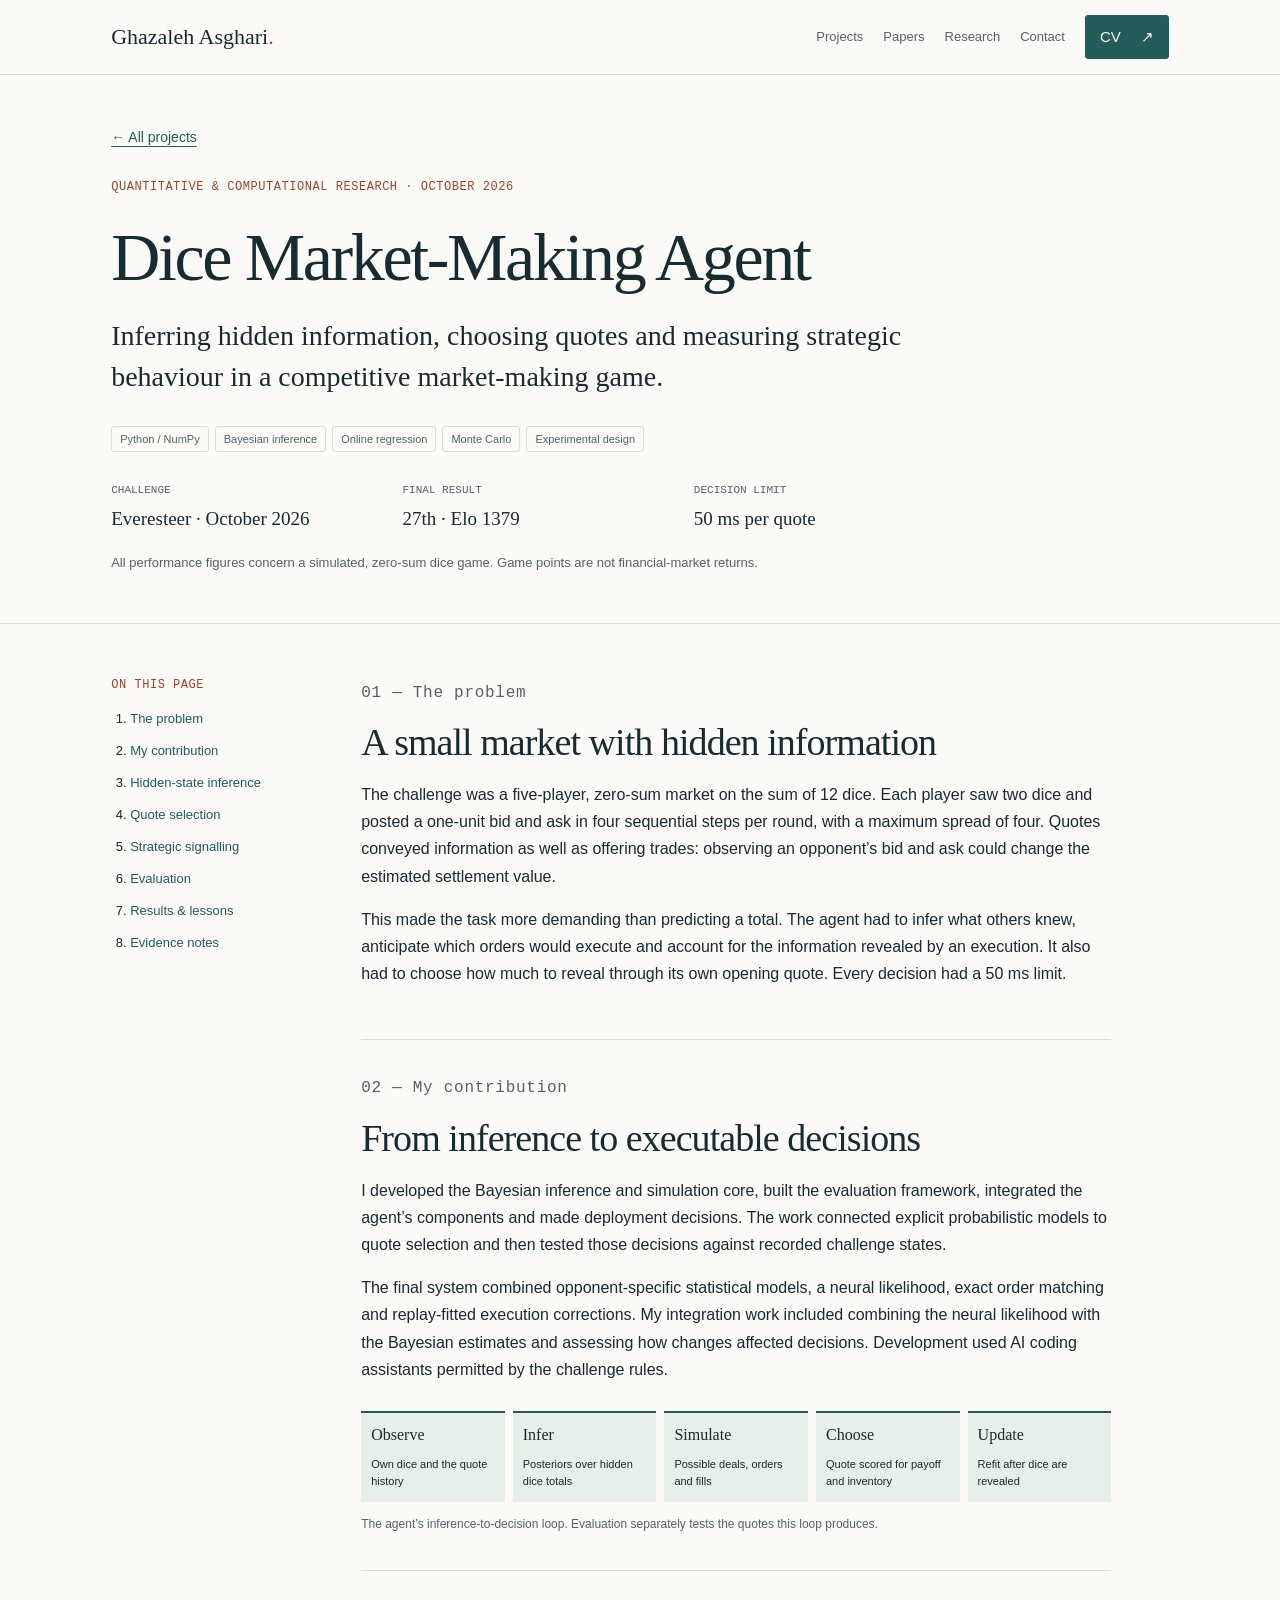
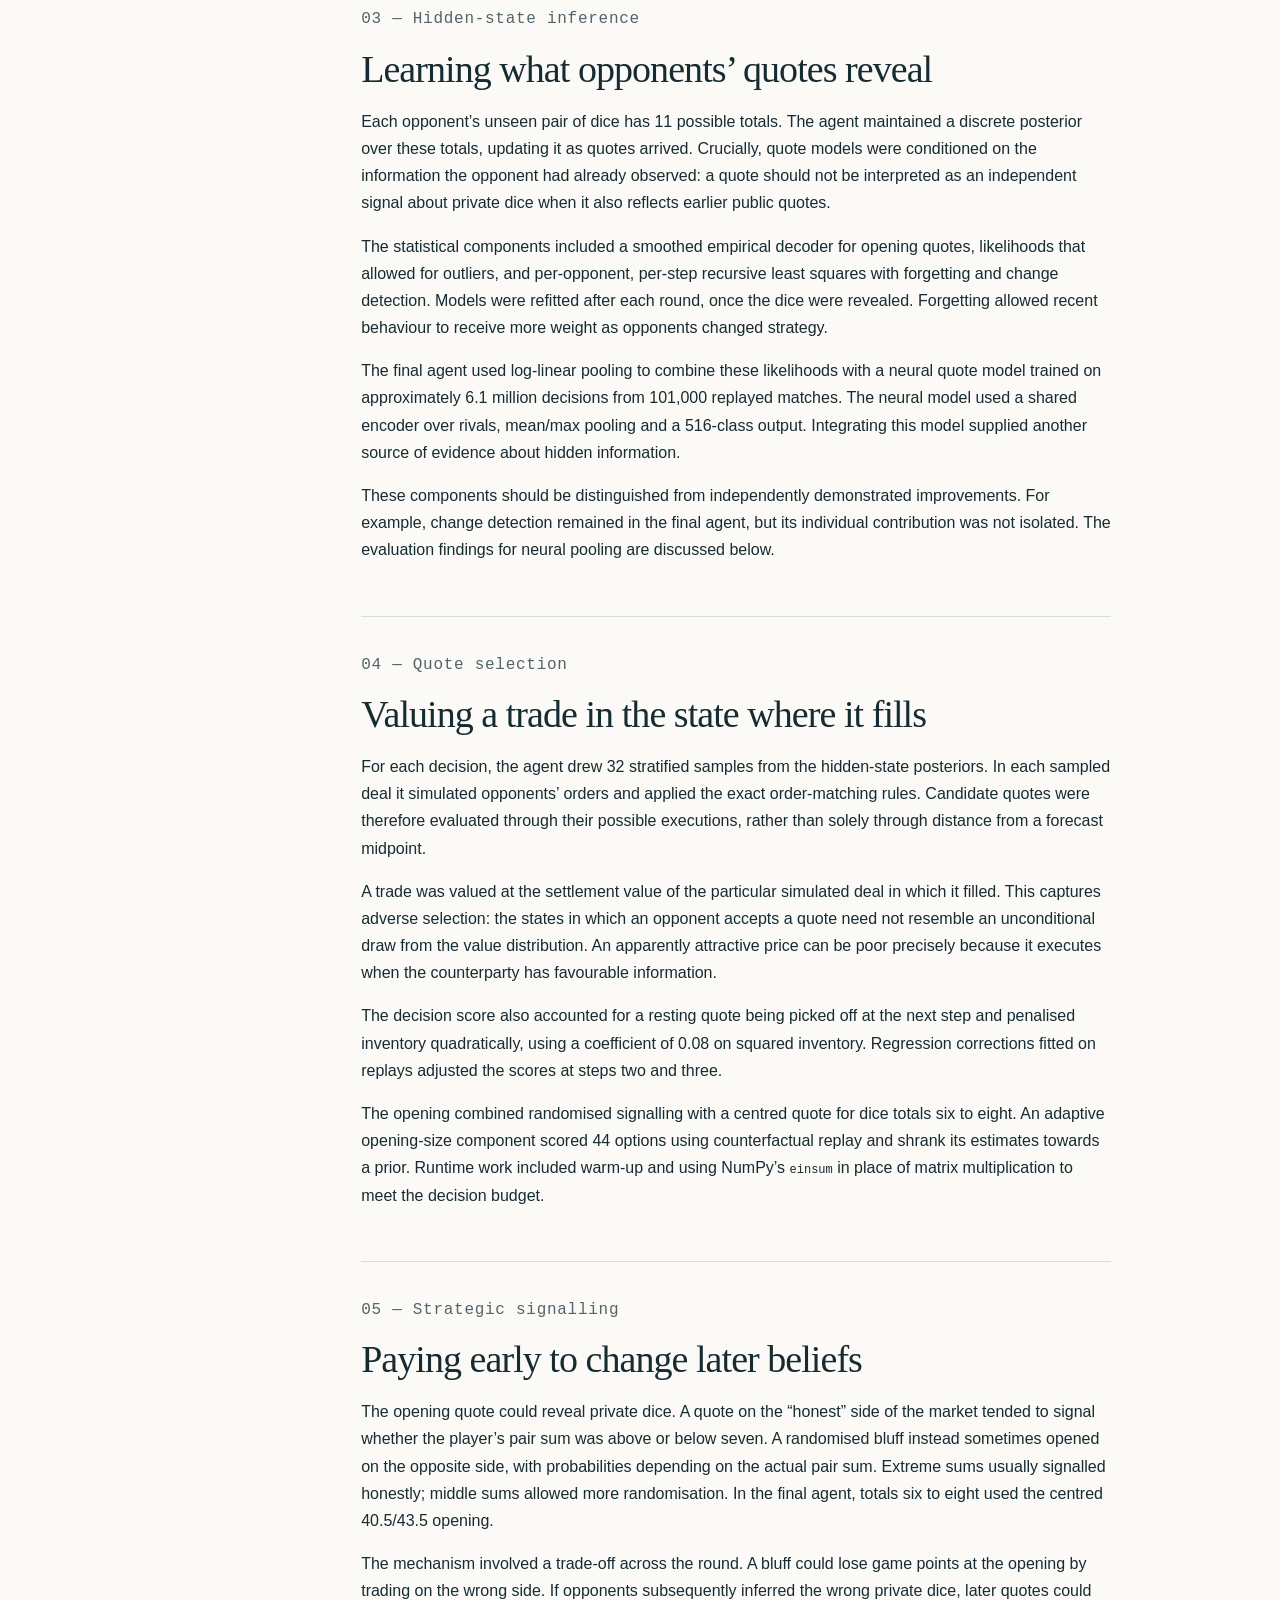
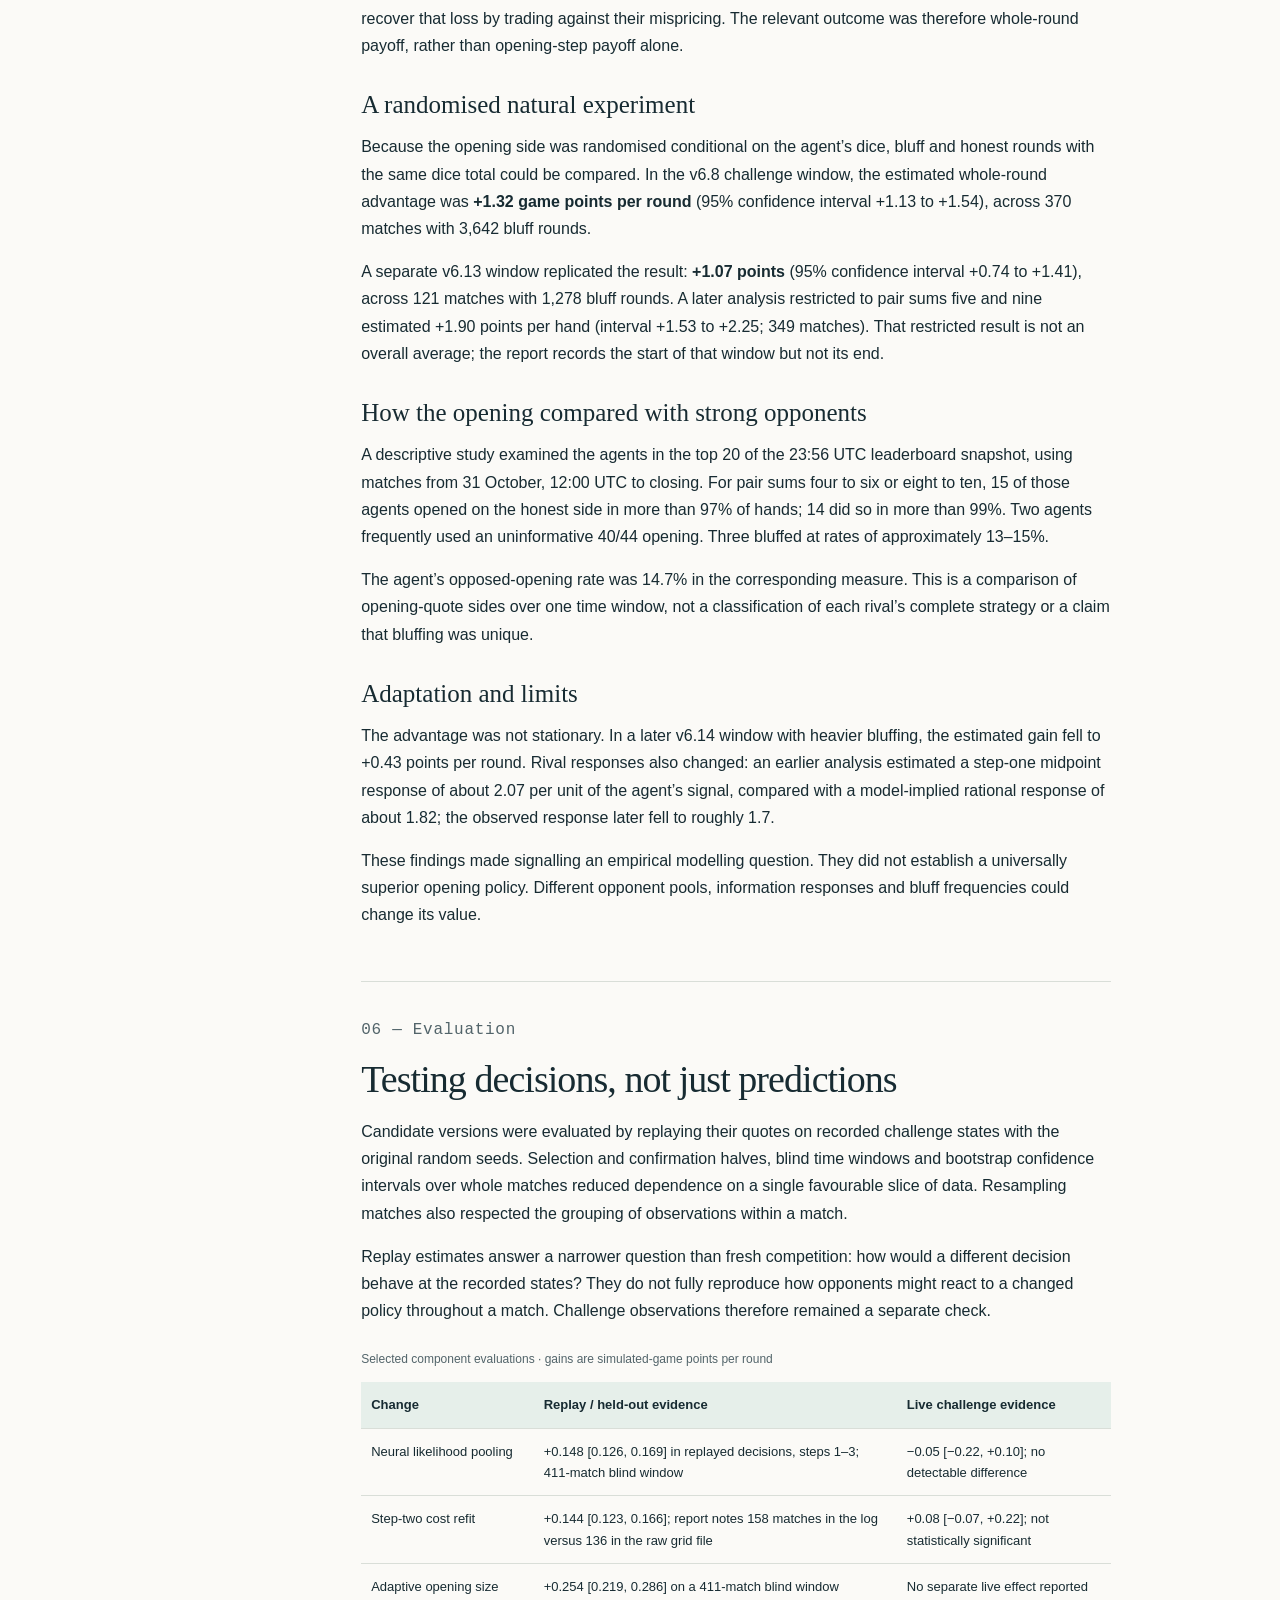
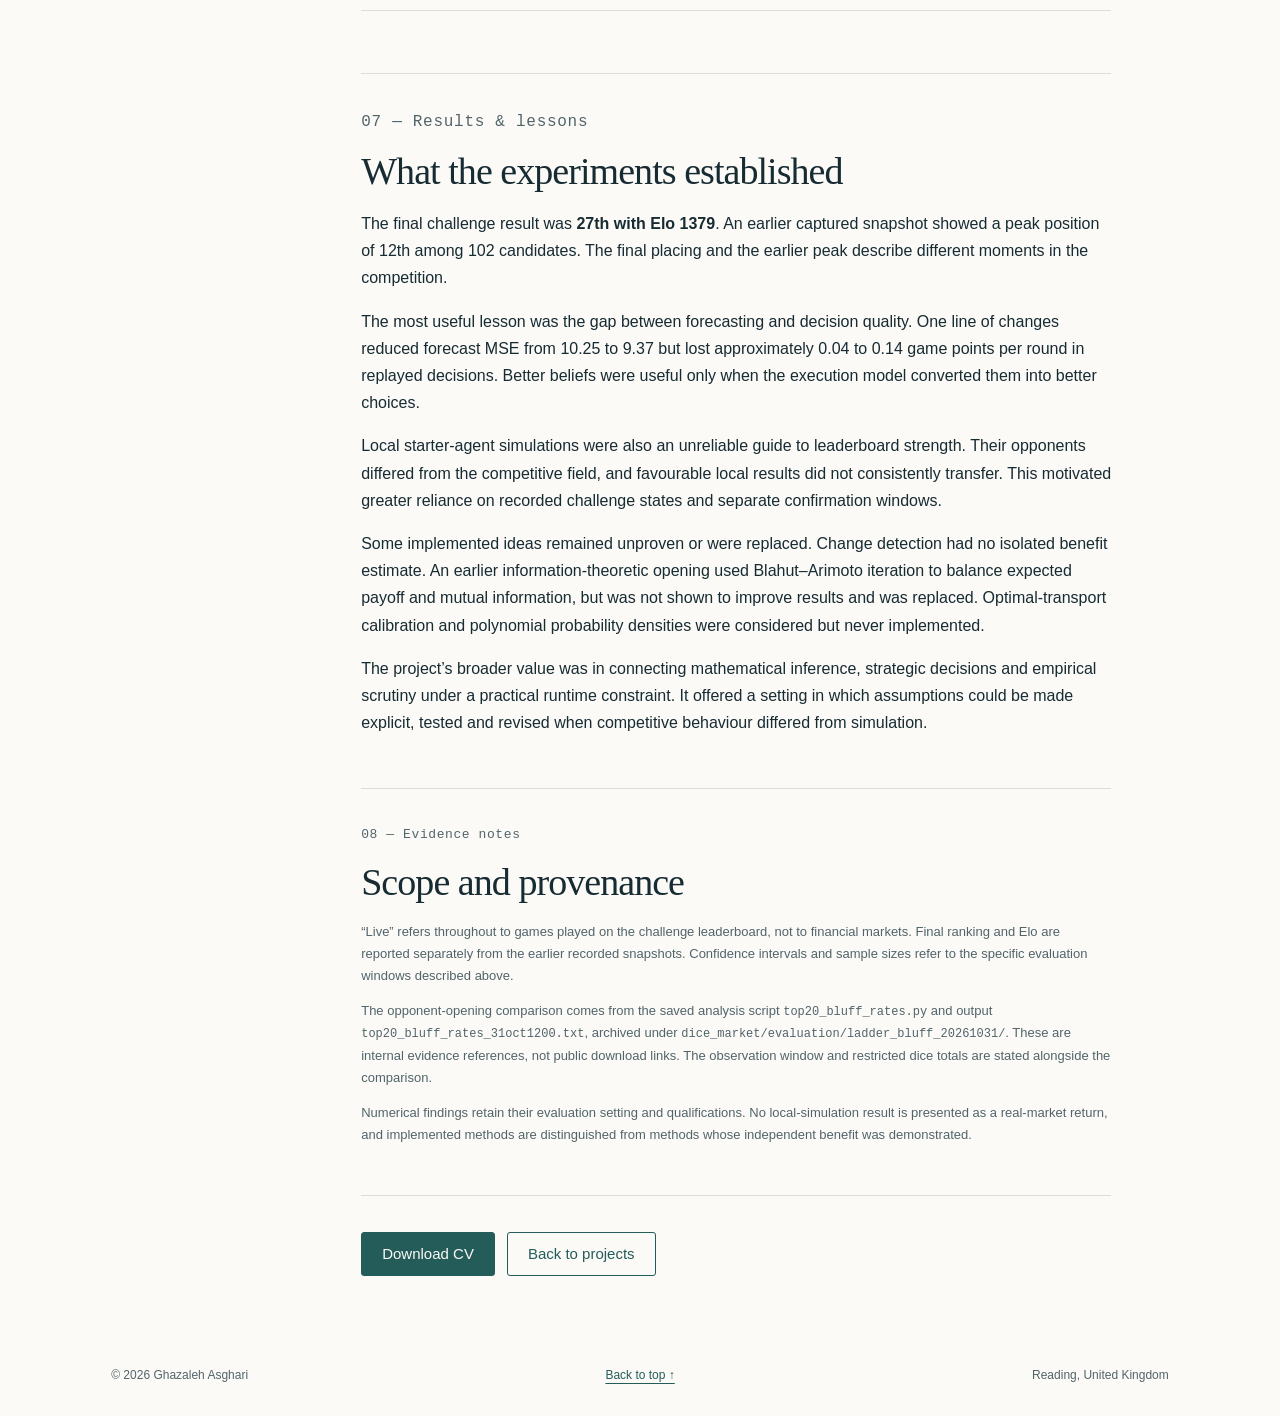
==== dice-market-making.html @ 9a622c9d "Add quantitative project write-up and updated industry CV" ====
<!doctype html>
<html lang="en">
<head>
  <meta charset="utf-8">
  <meta name="viewport" content="width=device-width, initial-scale=1">
  <meta name="color-scheme" content="light dark">
  <title>Dice Market-Making Agent | Ghazaleh Asghari</title>
  <meta name="description" content="A technical account of Bayesian inference, Monte Carlo quote selection, strategic signalling and empirical evaluation in a competitive dice market-making challenge.">
  <meta property="og:title" content="Dice Market-Making Agent | Ghazaleh Asghari">
  <meta property="og:description" content="Hidden-state inference, inventory-aware decisions and experimental evaluation under a 50 ms decision limit.">
  <meta property="og:type" content="article">
  <meta name="theme-color" content="#fbfaf7">
  <link rel="icon" href="assets/favicon.svg" type="image/svg+xml">
  <link rel="stylesheet" href="assets/style.css">
</head>
<body>
<a class="skip-link" href="#main">Skip to content</a>
<header class="site-header"><div class="wrap">
  <a class="brand" href="index.html">Ghazaleh Asghari<span class="brand-dot" aria-hidden="true">.</span></a>
  <nav class="nav" aria-label="Main navigation">
    <a href="index.html#projects">Projects</a><a href="index.html#publications">Papers</a><a href="index.html#research">Research</a><a href="index.html#contact">Contact</a>
    <a class="btn" href="cv/Ghazaleh-Asghari-CV-Quantitative.pdf">CV <span aria-hidden="true">↗</span></a>
  </nav>
</div></header>
<main id="main" class="project-page">
  <section class="project-hero"><div class="wrap">
    <a class="back-link" href="index.html#projects">← All projects</a>
    <p class="eyebrow">Quantitative &amp; computational research · October 2026</p>
    <h1>Dice Market-Making Agent</h1>
    <p class="project-deck">Inferring hidden information, choosing quotes and measuring strategic behaviour in a competitive market-making game.</p>
    <div class="tags"><span>Python / NumPy</span><span>Bayesian inference</span><span>Online regression</span><span>Monte Carlo</span><span>Experimental design</span></div>
    <dl class="project-facts"><div><dt>Challenge</dt><dd>Everesteer · October 2026</dd></div><div><dt>Final result</dt><dd>27th · Elo 1379</dd></div><div><dt>Decision limit</dt><dd>50 ms per quote</dd></div></dl>
    <p class="project-caveat">All performance figures concern a simulated, zero-sum dice game. Game points are not financial-market returns.</p>
  </div></section>
  <div class="wrap project-layout">
    <nav class="project-contents" aria-label="On this page"><p class="k">On this page</p><ol>
      <li><a href="#problem">The problem</a></li><li><a href="#contribution">My contribution</a></li><li><a href="#inference">Hidden-state inference</a></li><li><a href="#decisions">Quote selection</a></li><li><a href="#signalling">Strategic signalling</a></li><li><a href="#evaluation">Evaluation</a></li><li><a href="#results">Results &amp; lessons</a></li><li><a href="#provenance">Evidence notes</a></li>
    </ol></nav>
    <article class="project-prose">
      <section id="problem"><p class="num">01 — The problem</p><h2>A small market with hidden information</h2>
        <p>The challenge was a five-player, zero-sum market on the sum of 12 dice. Each player saw two dice and posted a one-unit bid and ask in four sequential steps per round, with a maximum spread of four. Quotes conveyed information as well as offering trades: observing an opponent’s bid and ask could change the estimated settlement value.</p>
        <p>This made the task more demanding than predicting a total. The agent had to infer what others knew, anticipate which orders would execute and account for the information revealed by an execution. It also had to choose how much to reveal through its own opening quote. Every decision had a 50 ms limit.</p>
      </section>
      <section id="contribution"><p class="num">02 — My contribution</p><h2>From inference to executable decisions</h2>
        <p>I developed the Bayesian inference and simulation core, built the evaluation framework, integrated the agent’s components and made deployment decisions. The work connected explicit probabilistic models to quote selection and then tested those decisions against recorded challenge states.</p>
        <p>The final system combined opponent-specific statistical models, a neural likelihood, exact order matching and replay-fitted execution corrections. My integration work included combining the neural likelihood with the Bayesian estimates and assessing how changes affected decisions. Development used AI coding assistants permitted by the challenge rules.</p>
        <figure class="decision-flow"><ol><li><strong>Observe</strong><span>Own dice and the quote history</span></li><li><strong>Infer</strong><span>Posteriors over hidden dice totals</span></li><li><strong>Simulate</strong><span>Possible deals, orders and fills</span></li><li><strong>Choose</strong><span>Quote scored for payoff and inventory</span></li><li><strong>Update</strong><span>Refit after dice are revealed</span></li></ol><figcaption>The agent’s inference-to-decision loop. Evaluation separately tests the quotes this loop produces.</figcaption></figure>
      </section>
      <section id="inference"><p class="num">03 — Hidden-state inference</p><h2>Learning what opponents’ quotes reveal</h2>
        <p>Each opponent’s unseen pair of dice has 11 possible totals. The agent maintained a discrete posterior over these totals, updating it as quotes arrived. Crucially, quote models were conditioned on the information the opponent had already observed: a quote should not be interpreted as an independent signal about private dice when it also reflects earlier public quotes.</p>
        <p>The statistical components included a smoothed empirical decoder for opening quotes, likelihoods that allowed for outliers, and per-opponent, per-step recursive least squares with forgetting and change detection. Models were refitted after each round, once the dice were revealed. Forgetting allowed recent behaviour to receive more weight as opponents changed strategy.</p>
        <p>The final agent used log-linear pooling to combine these likelihoods with a neural quote model trained on approximately 6.1 million decisions from 101,000 replayed matches. The neural model used a shared encoder over rivals, mean/max pooling and a 516-class output. Integrating this model supplied another source of evidence about hidden information.</p>
        <p>These components should be distinguished from independently demonstrated improvements. For example, change detection remained in the final agent, but its individual contribution was not isolated. The evaluation findings for neural pooling are discussed below.</p>
      </section>
      <section id="decisions"><p class="num">04 — Quote selection</p><h2>Valuing a trade in the state where it fills</h2>
        <p>For each decision, the agent drew 32 stratified samples from the hidden-state posteriors. In each sampled deal it simulated opponents’ orders and applied the exact order-matching rules. Candidate quotes were therefore evaluated through their possible executions, rather than solely through distance from a forecast midpoint.</p>
        <p>A trade was valued at the settlement value of the particular simulated deal in which it filled. This captures adverse selection: the states in which an opponent accepts a quote need not resemble an unconditional draw from the value distribution. An apparently attractive price can be poor precisely because it executes when the counterparty has favourable information.</p>
        <p>The decision score also accounted for a resting quote being picked off at the next step and penalised inventory quadratically, using a coefficient of 0.08 on squared inventory. Regression corrections fitted on replays adjusted the scores at steps two and three.</p>
        <p>The opening combined randomised signalling with a centred quote for dice totals six to eight. An adaptive opening-size component scored 44 options using counterfactual replay and shrank its estimates towards a prior. Runtime work included warm-up and using NumPy’s <code>einsum</code> in place of matrix multiplication to meet the decision budget.</p>
      </section>
      <section id="signalling"><p class="num">05 — Strategic signalling</p><h2>Paying early to change later beliefs</h2>
        <p>The opening quote could reveal private dice. A quote on the “honest” side of the market tended to signal whether the player’s pair sum was above or below seven. A randomised bluff instead sometimes opened on the opposite side, with probabilities depending on the actual pair sum. Extreme sums usually signalled honestly; middle sums allowed more randomisation. In the final agent, totals six to eight used the centred 40.5/43.5 opening.</p>
        <p>The mechanism involved a trade-off across the round. A bluff could lose game points at the opening by trading on the wrong side. If opponents subsequently inferred the wrong private dice, later quotes could recover that loss by trading against their mispricing. The relevant outcome was therefore whole-round payoff, rather than opening-step payoff alone.</p>
        <h3>A randomised natural experiment</h3>
        <p>Because the opening side was randomised conditional on the agent’s dice, bluff and honest rounds with the same dice total could be compared. In the v6.8 challenge window, the estimated whole-round advantage was <strong>+1.32 game points per round</strong> (95% confidence interval +1.13 to +1.54), across 370 matches with 3,642 bluff rounds.</p>
        <p>A separate v6.13 window replicated the result: <strong>+1.07 points</strong> (95% confidence interval +0.74 to +1.41), across 121 matches with 1,278 bluff rounds. A later analysis restricted to pair sums five and nine estimated +1.90 points per hand (interval +1.53 to +2.25; 349 matches). That restricted result is not an overall average; the report records the start of that window but not its end.</p>
        <h3>How the opening compared with strong opponents</h3>
        <p>A descriptive study examined the agents in the top 20 of the 23:56 UTC leaderboard snapshot, using matches from 31 October, 12:00 UTC to closing. For pair sums four to six or eight to ten, 15 of those agents opened on the honest side in more than 97% of hands; 14 did so in more than 99%. Two agents frequently used an uninformative 40/44 opening. Three bluffed at rates of approximately 13–15%.</p>
        <p>The agent’s opposed-opening rate was 14.7% in the corresponding measure. This is a comparison of opening-quote sides over one time window, not a classification of each rival’s complete strategy or a claim that bluffing was unique.</p>
        <h3>Adaptation and limits</h3>
        <p>The advantage was not stationary. In a later v6.14 window with heavier bluffing, the estimated gain fell to +0.43 points per round. Rival responses also changed: an earlier analysis estimated a step-one midpoint response of about 2.07 per unit of the agent’s signal, compared with a model-implied rational response of about 1.82; the observed response later fell to roughly 1.7.</p>
        <p>These findings made signalling an empirical modelling question. They did not establish a universally superior opening policy. Different opponent pools, information responses and bluff frequencies could change its value.</p>
      </section>
      <section id="evaluation"><p class="num">06 — Evaluation</p><h2>Testing decisions, not just predictions</h2>
        <p>Candidate versions were evaluated by replaying their quotes on recorded challenge states with the original random seeds. Selection and confirmation halves, blind time windows and bootstrap confidence intervals over whole matches reduced dependence on a single favourable slice of data. Resampling matches also respected the grouping of observations within a match.</p>
        <p>Replay estimates answer a narrower question than fresh competition: how would a different decision behave at the recorded states? They do not fully reproduce how opponents might react to a changed policy throughout a match. Challenge observations therefore remained a separate check.</p>
        <div class="table-scroll" role="region" aria-label="Replay and challenge evaluation results" tabindex="0"><table class="evidence-table"><caption>Selected component evaluations · gains are simulated-game points per round</caption><thead><tr><th scope="col">Change</th><th scope="col">Replay / held-out evidence</th><th scope="col">Live challenge evidence</th></tr></thead><tbody>
          <tr><th scope="row">Neural likelihood pooling</th><td>+0.148 [0.126, 0.169] in replayed decisions, steps 1–3; 411-match blind window</td><td>−0.05 [−0.22, +0.10]; no detectable difference</td></tr>
          <tr><th scope="row">Step-two cost refit</th><td>+0.144 [0.123, 0.166]; report notes 158 matches in the log versus 136 in the raw grid file</td><td>+0.08 [−0.07, +0.22]; not statistically significant</td></tr>
          <tr><th scope="row">Adaptive opening size</th><td>+0.254 [0.219, 0.286] on a 411-match blind window</td><td>No separate live effect reported</td></tr>
        </tbody></table></div>
      </section>
      <section id="results"><p class="num">07 — Results &amp; lessons</p><h2>What the experiments established</h2>
        <p>The final challenge result was <strong>27th with Elo 1379</strong>. An earlier captured snapshot showed a peak position of 12th among 102 candidates. The final placing and the earlier peak describe different moments in the competition.</p>
        <p>The most useful lesson was the gap between forecasting and decision quality. One line of changes reduced forecast MSE from 10.25 to 9.37 but lost approximately 0.04 to 0.14 game points per round in replayed decisions. Better beliefs were useful only when the execution model converted them into better choices.</p>
        <p>Local starter-agent simulations were also an unreliable guide to leaderboard strength. Their opponents differed from the competitive field, and favourable local results did not consistently transfer. This motivated greater reliance on recorded challenge states and separate confirmation windows.</p>
        <p>Some implemented ideas remained unproven or were replaced. Change detection had no isolated benefit estimate. An earlier information-theoretic opening used Blahut–Arimoto iteration to balance expected payoff and mutual information, but was not shown to improve results and was replaced. Optimal-transport calibration and polynomial probability densities were considered but never implemented.</p>
        <p>The project’s broader value was in connecting mathematical inference, strategic decisions and empirical scrutiny under a practical runtime constraint. It offered a setting in which assumptions could be made explicit, tested and revised when competitive behaviour differed from simulation.</p>
      </section>
      <section id="provenance" class="evidence-notes"><p class="num">08 — Evidence notes</p><h2>Scope and provenance</h2>
        <p>“Live” refers throughout to games played on the challenge leaderboard, not to financial markets. Final ranking and Elo are reported separately from the earlier recorded snapshots. Confidence intervals and sample sizes refer to the specific evaluation windows described above.</p>
        <p>The opponent-opening comparison comes from the saved analysis script <code>top20_bluff_rates.py</code> and output <code>top20_bluff_rates_31oct1200.txt</code>, archived under <code>dice_market/evaluation/ladder_bluff_20261031/</code>. These are internal evidence references, not public download links. The observation window and restricted dice totals are stated alongside the comparison.</p>
        <p>Numerical findings retain their evaluation setting and qualifications. No local-simulation result is presented as a real-market return, and implemented methods are distinguished from methods whose independent benefit was demonstrated.</p>
      </section>
      <div class="actions project-bottom"><a class="btn" href="cv/Ghazaleh-Asghari-CV-Quantitative.pdf">Download CV</a><a class="btn ghost" href="index.html#projects">Back to projects</a></div>
    </article>
  </div>
</main>
<footer><div class="wrap"><span>© 2026 Ghazaleh Asghari</span><a href="#main">Back to top ↑</a><span>Reading, United Kingdom</span></div></footer>
</body>
</html>
---- assets/style.css ----
/* Ghazaleh Asghari: an editorial research portfolio, with no external dependencies. */
:root {
  color-scheme:light dark;
  --paper:#fbfaf7;
  --paper-2:#f1efe8;
  --ink:#172b32;
  --muted:#52646a;
  --rule:#d9ded8;
  --accent:#245c59;
  --accent-soft:#e6efea;
  --warm:#9f4528;
  --serif:Georgia,"Times New Roman",serif;
  --sans:"Segoe UI",Arial,sans-serif;
  --mono:Consolas,monospace;
  --max:1160px;
  --gutter:clamp(20px,4vw,52px);
}

@media(prefers-color-scheme:dark) {
  :root {
    --paper:#131d22;
    --paper-2:#19272c;
    --ink:#e9eee9;
    --muted:#b1bdbb;
    --rule:#35484b;
    --accent:#a2d8c8;
    --accent-soft:#233c39;
    --warm:#f4ae88;
  }
}

* {
  box-sizing:border-box;
}

html {
  scroll-behavior:smooth;
  scroll-padding-top:110px;
}

body {
  margin:0;
  background:var(--paper);
  color:var(--ink);
  font:17px/1.7 var(--sans);
  -webkit-font-smoothing:antialiased;
}

a {
  color:var(--accent);
  text-underline-offset:4px;
  text-decoration-thickness:1px;
}

a:hover {
  text-decoration-thickness:2px;
}

a:focus-visible,summary:focus-visible {
  outline:3px solid var(--warm);
  outline-offset:5px;
}

p {
  margin:0 0 1em;
}

.wrap {
  max-width:var(--max);
  margin:auto;
  padding:0 var(--gutter);
}

h1,h2,h3 {
  font-family:var(--serif);
  font-weight:400;
}

h2 {
  font-size:clamp(30px,3.5vw,43px);
  line-height:1.18;
  letter-spacing:-.025em;
  margin:0 0 16px;
}

h3 {
  font-size:24px;
  line-height:1.3;
  margin:0 0 12px;
}

.sr-only {
  position:absolute;
  width:1px;
  height:1px;
  padding:0;
  margin:-1px;
  overflow:hidden;
  clip-path:inset(50%);
  white-space:nowrap;
}

.skip-link {
  position:absolute;
  left:16px;
  top:-100px;
  z-index:100;
  background:var(--paper);
  padding:12px;
}

.skip-link:focus {
  top:12px;
}

.brand-dot {
  color:var(--warm);
}

.site-header {
  position:sticky;
  top:0;
  z-index:10;
  background:var(--paper);
  border-bottom:1px solid var(--rule);
}

.site-header .wrap {
  display:flex;
  align-items:center;
  justify-content:space-between;
  min-height:74px;
  gap:20px;
}

.brand {
  font:22px var(--serif);
  color:var(--ink);
  text-decoration:none;
  white-space:nowrap;
}

.nav {
  display:flex;
  align-items:center;
  gap:20px;
  font-size:13px;
}

.nav a {
  padding:10px 0;
  text-decoration:none;
  color:var(--muted);
}

.nav a:hover {
  color:var(--accent);
}

.nav .btn {
  padding:8px 14px;
  color:var(--paper);
}

.btn {
  display:inline-flex;
  align-items:center;
  justify-content:center;
  gap:20px;
  min-height:44px;
  background:var(--accent);
  color:var(--paper);
  border:1px solid var(--accent);
  border-radius:3px;
  padding:10px 20px;
  font:500 15px/1.5 var(--sans);
  text-decoration:none;
}

.btn:hover {
  filter:brightness(1.1);
}

.btn.ghost {
  background:transparent;
  color:var(--accent);
}

.actions {
  display:flex;
  flex-wrap:wrap;
  gap:12px;
}

.hero {
  border-bottom:1px solid var(--rule);
}

.hero .wrap {
  display:grid;
  grid-template-columns:1.1fr 1fr;
  gap:44px;
  align-items:center;
  padding-top:72px;
  padding-bottom:70px;
}

.eyebrow,.k,.num,.figure-label {
  font:12px/1.6 var(--mono);
  letter-spacing:.045em;
}

.eyebrow,.k {
  color:var(--warm);
  text-transform:uppercase;
}

.eyebrow {
  margin-bottom:24px;
}

.hero h1 {
  font-size:clamp(57px,6.6vw,84px);
  line-height:.99;
  letter-spacing:-.045em;
  margin:0 0 24px;
}

.hero-subtitle {
  font:clamp(23px,2.4vw,30px)/1.35 var(--serif);
  margin-bottom:22px;
}

.hero-subtitle em {
  color:var(--accent);
}

.lead {
  font-size:17px;
  max-width:33em;
  margin-bottom:28px;
}

.hero-note {
  font-size:12px;
  color:var(--muted);
  margin:18px 0 0;
}

.hero-figure {
  min-width:0;
  width:100%;
  margin:0;
  padding:22px 0 18px;
  border-top:1px solid var(--rule);
  border-bottom:1px solid var(--rule);
}

.figure-label {
  display:flex;
  justify-content:space-between;
  gap:16px;
  color:var(--muted);
}

.hero-figure canvas {
  display:block;
  width:100%;
  height:310px;
  margin:12px 0 10px;
}

.hero-figure figcaption {
  max-width:34em;
  color:var(--muted);
  font:12px/1.7 var(--mono);
}

.facts {
  background:var(--paper-2);
  border-bottom:1px solid var(--rule);
}

.facts ul {
  max-width:var(--max);
  list-style:none;
  margin:0 auto;
  padding:27px var(--gutter);
  display:grid;
  grid-template-columns:repeat(4,1fr);
  gap:20px;
}

.facts li {
  font-size:13px;
  color:var(--muted);
}

.facts strong {
  display:block;
  font:19px/1.4 var(--serif);
  margin-bottom:6px;
  color:var(--ink);
}

.block {
  padding:80px 0;
  border-bottom:1px solid var(--rule);
}

.section-head {
  display:grid;
  grid-template-columns:230px 1fr;
  gap:38px;
  margin-bottom:36px;
}

.num {
  margin:5px 0 0;
  color:var(--muted);
}

.section-head p:not(.num) {
  color:var(--muted);
  max-width:39em;
  margin:0;
}

.skills {
  display:grid;
  grid-template-columns:repeat(3,1fr);
  gap:30px;
}

.skills article {
  border-top:2px solid var(--accent);
  padding-top:20px;
}

.skills h3 {
  font-size:25px;
}

.skills p:not(.k) {
  font-size:15px;
}

.skills .k {
  margin-bottom:10px;
}

.tags {
  display:flex;
  gap:6px;
  flex-wrap:wrap;
  margin-top:18px;
}

.tags span {
  font-size:11px;
  border:1px solid var(--rule);
  padding:3px 8px;
  border-radius:3px;
  color:var(--muted);
}

.section-note {
  font-size:14px;
  color:var(--muted);
  margin:30px 0 0;
  max-width:60em;
}

.pubs {
  list-style:none;
  margin:0;
  padding:0;
}

.pubs li {
  display:grid;
  grid-template-columns:130px 1fr;
  gap:24px;
  padding:28px 0;
  border-top:1px solid var(--rule);
}

.pubs li:last-child {
  border-bottom:1px solid var(--rule);
}

.yr {
  font:20px var(--serif);
  padding-top:3px;
}

.paper-status {
  display:block;
  font:10px var(--mono);
  text-transform:uppercase;
  letter-spacing:.05em;
  color:var(--warm);
  margin-top:10px;
}

.pubs h3 {
  font-size:25px;
  margin-bottom:10px;
  max-width:33em;
}

.pubs p {
  margin:0;
}

.pubs .a {
  font-size:14px;
  color:var(--muted);
}

.pubs .v {
  font-size:14px;
  margin-top:3px;
}

.pubs .d {
  font-size:15px;
  margin-top:12px;
  max-width:54em;
}

.links {
  display:flex;
  flex-wrap:wrap;
  gap:16px;
  font:12px/1.7 var(--mono);
  margin-top:14px;
  color:var(--muted);
}

.research-intro {
  max-width:49em;
  margin-bottom:30px;
}

.research-detail {
  border-bottom:1px solid var(--rule);
  margin-top:16px;
}

.research-detail summary {
  cursor:pointer;
  padding:16px 0;
  font-family:var(--serif);
  font-size:21px;
  color:var(--accent);
}

.research-detail[open] summary {
  margin-bottom:10px;
}

.detail-body {
  max-width:49em;
  padding-bottom:12px;
  font-size:16px;
}

.formula {
  padding:20px 14px;
  background:var(--accent-soft);
  margin:20px 0;
  overflow-x:auto;
}

.formula math {
  font-size:1.1em;
  min-width:max-content;
  margin:auto;
}

.two {
  display:grid;
  grid-template-columns:1fr 1fr;
  gap:70px;
}

.two>* {
  min-width:0;
}

.prose {
  font-size:16px;
}

.prose h3:not(:first-child) {
  margin-top:28px;
}

.timeline {
  list-style:none;
  margin:0;
  padding:0 0 0 24px;
  border-left:1px solid var(--rule);
}

.timeline li {
  position:relative;
  padding-bottom:22px;
}

.timeline li::before {
  content:"";
  position:absolute;
  width:7px;
  height:7px;
  left:-28px;
  top:8px;
  border-radius:100%;
  background:var(--accent);
}

.timeline p {
  margin:0;
  font-size:14px;
  color:var(--muted);
}

.timeline h3 {
  font-size:21px;
  margin:4px 0;
}

.when {
  font:12px/1.7 var(--mono);
  color:var(--muted);
}

.plain {
  list-style:none;
  margin:0;
  padding:0;
}

.plain li {
  padding:12px 0;
  border-top:1px solid var(--rule);
  font-size:15px;
}

.plain .when {
  float:right;
  margin-left:12px;
}

.plain small {
  display:block;
  color:var(--muted);
  font-size:13px;
}

.contact {
  background:var(--paper-2);
}

.contact .num {
  margin-bottom:24px;
}

.contact h2 {
  max-width:17em;
  font-size:clamp(32px,4vw,50px);
}

.contact p:not(.num) {
  color:var(--muted);
  max-width:40em;
}

.mail {
  display:inline-block;
  max-width:100%;
  overflow-wrap:anywhere;
  font:clamp(19px,2.8vw,29px) var(--serif);
  margin:10px 0 30px;
}

footer {
  padding:24px 0 30px;
  color:var(--muted);
  font-size:12px;
}

footer .wrap {
  display:flex;
  gap:20px;
  justify-content:space-between;
  flex-wrap:wrap;
}

@media(max-width:1000px) {
  .nav {
    gap:13px;
  }
  .nav a:first-child {
    display:none;
  }
  .hero .wrap {
    gap:28px;
  }
  .section-head {
    grid-template-columns:190px 1fr;
  }
}

@media(max-width:760px) {
  html {
    scroll-padding-top:130px;
  }
  .site-header .wrap {
    flex-wrap:wrap;
    gap:0;
    padding-top:14px;
    padding-bottom:10px;
  }
  .brand {
    width:100%;
    margin-bottom:8px;
  }
  .nav {
    width:100%;
    gap:20px;
    overflow-x:auto;
  }
  .nav a {
    flex-shrink:0;
  }
  .nav a:first-child {
    display:block;
  }
  .nav .btn {
    margin-left:auto;
  }
  .hero .wrap {
    grid-template-columns:1fr;
    padding-top:42px;
    padding-bottom:40px;
    gap:38px;
  }
  .hero h1 {
    font-size:70px;
  }
  .hero-figure canvas {
    height:230px;
  }
  .hero-figure {
    max-width:540px;
  }
  .facts ul {
    grid-template-columns:1fr 1fr;
    gap:24px;
  }
  .block {
    padding:50px 0;
  }
  .section-head {
    grid-template-columns:1fr;
    gap:12px;
  }
  .skills {
    grid-template-columns:1fr;
    gap:25px;
  }
  .two {
    grid-template-columns:1fr;
    gap:30px;
  }
  .pubs li {
    grid-template-columns:65px 1fr;
    gap:16px;
  }
  .pubs h3 {
    font-size:22px;
  }
  .paper-status {
    font-size:9px;
  }
  .formula math {
    font-size:.95em;
  }
}

@media(max-width:380px) {
  .hero h1 {
    font-size:60px;
  }
  .facts strong {
    font-size:17px;
  }
  .pubs li {
    grid-template-columns:1fr;
    gap:12px;
  }
  .yr {
    display:flex;
    align-items:center;
    gap:12px;
  }
  .paper-status {
    margin:0;
  }
}

@media(prefers-reduced-motion:reduce) {
  html {
    scroll-behavior:auto;
  }
  *,*::before,*::after {
    animation:none!important;
    transition:none!important;
  }
}

@media print {
  .site-header,.skip-link,.hero-figure,.actions,footer {
    display:none;
  }
  body {
    font-size:11pt;
    background:white;
    color:black;
  }
  .hero .wrap,.section-head,.two {
    display:block;
  }
  .hero h1 {
    font-size:36pt;
  }
  .block,.hero .wrap {
    padding:20px 0;
  }
  details:not([open]) {
    display:none;
  }
  .facts ul {
    grid-template-columns:repeat(2,1fr);
  }
  .pubs li,.skills article {
    break-inside:avoid;
  }
}

.nav {
  min-width:0;
}

.hero .wrap>* {
  min-width:0;
}

/* Project additions reuse the portfolio's type, colour and spacing system. */
.project-card { max-width:850px; border-top:2px solid var(--accent); padding-top:24px; }
.project-card h3 { font-size:30px; }
.project-card h3 a { color:var(--ink); text-decoration:none; }
.project-card p { max-width:49em; }
.project-result { margin-top:24px; font-size:14px; color:var(--muted); }
.project-hero { padding:48px 0; border-bottom:1px solid var(--rule); }
.back-link { display:inline-block; margin-bottom:28px; font-size:14px; }
.project-hero h1 { font-size:clamp(40px,6vw,68px); line-height:1.08; letter-spacing:-.035em; margin:0 0 22px; max-width:15em; }
.project-deck { font:clamp(21px,2.7vw,28px)/1.45 var(--serif); max-width:30em; }
.project-facts { display:grid; grid-template-columns:repeat(3,1fr); gap:24px; margin:30px 0 20px; max-width:850px; }
.project-facts dt { font:11px/1.6 var(--mono); text-transform:uppercase; color:var(--muted); }
.project-facts dd { margin:6px 0 0; font:19px/1.4 var(--serif); }
.project-caveat { font-size:13px; color:var(--muted); max-width:65em; margin-bottom:0; }
.project-layout { display:grid; grid-template-columns:195px minmax(0,1fr); gap:55px; align-items:start; padding-top:52px; padding-bottom:65px; }
.project-contents { position:sticky; top:110px; font-size:13px; }
.project-contents ol { padding-left:19px; }
.project-contents li { margin-bottom:10px; }
.project-contents a { text-decoration:none; }
.project-prose { max-width:750px; min-width:0; }
.project-prose section { padding-bottom:36px; margin-bottom:36px; border-bottom:1px solid var(--rule); scroll-margin-top:110px; }
.project-prose .num { margin-bottom:14px; }
.project-prose h2 { font-size:clamp(28px,3.4vw,38px); }
.project-prose h3 { margin-top:30px; font-size:25px; }
.project-prose p { font-size:16px; }
.project-prose code { font:12px/1.6 var(--mono); overflow-wrap:anywhere; }
.decision-flow { margin:28px 0 0; }
.decision-flow ol { list-style:none; padding:0; margin:0; display:grid; grid-template-columns:repeat(5,minmax(0,1fr)); gap:8px; }
.decision-flow li { border-top:2px solid var(--accent); background:var(--accent-soft); padding:12px 10px; }
.decision-flow strong { display:block; font:16px/1.3 var(--serif); }
.decision-flow span { display:block; font-size:11px; line-height:1.55; margin-top:10px; }
.decision-flow figcaption { font-size:12px; color:var(--muted); margin-top:12px; }
.table-scroll { overflow-x:auto; margin:26px 0; }
.table-scroll:focus-visible { outline:2px solid var(--accent); outline-offset:3px; }
.evidence-table { width:100%; min-width:530px; border-collapse:collapse; font-size:13px; line-height:1.65; }
.evidence-table caption { text-align:left; font-size:12px; color:var(--muted); padding-bottom:12px; }
.evidence-table th,.evidence-table td { text-align:left; vertical-align:top; border-bottom:1px solid var(--rule); padding:12px 10px; }
.evidence-table thead { background:var(--accent-soft); }
.evidence-table tbody th { font-weight:500; width:23%; }
.project-prose .evidence-notes p { color:var(--muted); font-size:13px; }
.project-bottom { margin-top:24px; }
@media(max-width:1100px) and (min-width:761px) {
  .site-header .wrap { gap:12px; }
  .nav { gap:11px; font-size:12px; }
  .brand { font-size:20px; }
}
@media(max-width:850px) {
  .project-layout { grid-template-columns:1fr; gap:25px; }
  .project-contents { position:static; border-bottom:1px solid var(--rule); padding-bottom:18px; }
  .project-contents ol { display:flex; flex-wrap:wrap; gap:8px 24px; list-style:none; padding:0; margin:0; }
  .project-contents li { margin:0; }
}
@media(max-width:600px) {
  .project-hero { padding:30px 0; }
  .project-facts { grid-template-columns:1fr; gap:15px; }
  .project-facts dd { margin-top:2px; }
  .decision-flow ol { grid-template-columns:1fr; }
  .decision-flow li { display:grid; grid-template-columns:80px 1fr; gap:15px; }
  .decision-flow span { margin:0; font-size:13px; }
  .project-prose section { scroll-margin-top:145px; }
}
@media print {
  .project-contents,.back-link,.project-bottom { display:none; }
  .project-layout { display:block; padding-top:20px; }
  .project-prose { max-width:none; }
  .project-prose section { margin-bottom:20px; padding-bottom:20px; }
  .project-hero { padding:20px 0; }
  .project-hero h1 { font-size:32pt; }
}
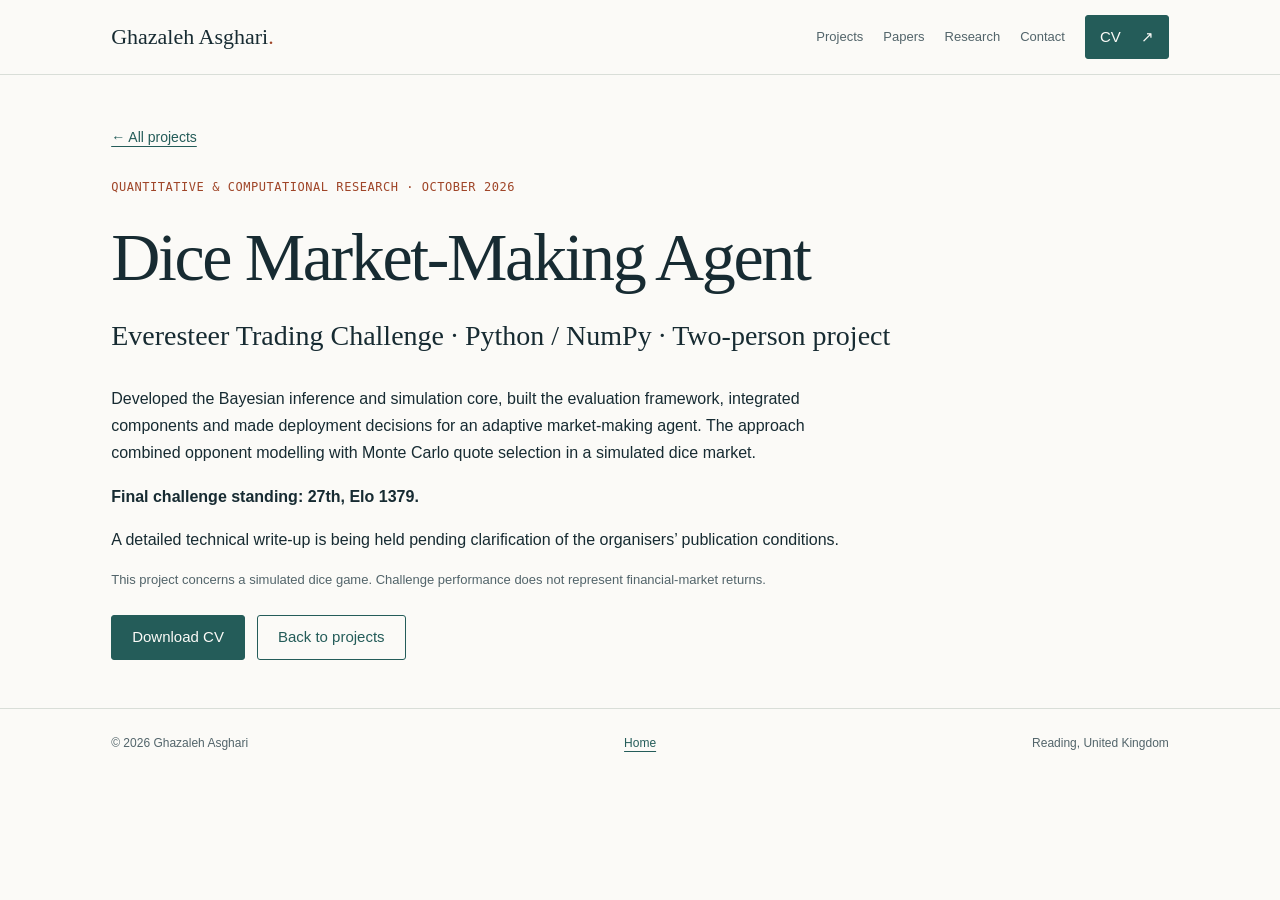
==== commit 6412aabe: "Replace detailed project article with interim overview" ====
--- a/dice-market-making.html
+++ b/dice-market-making.html
@@ -5,10 +5,10 @@
   <meta name="viewport" content="width=device-width, initial-scale=1">
   <meta name="color-scheme" content="light dark">
   <title>Dice Market-Making Agent | Ghazaleh Asghari</title>
-  <meta name="description" content="A technical account of Bayesian inference, Monte Carlo quote selection, strategic signalling and empirical evaluation in a competitive dice market-making challenge.">
+  <meta name="description" content="A brief overview of a two-person market-making project, my contribution and final challenge standing.">
   <meta property="og:title" content="Dice Market-Making Agent | Ghazaleh Asghari">
-  <meta property="og:description" content="Hidden-state inference, inventory-aware decisions and experimental evaluation under a 50 ms decision limit.">
-  <meta property="og:type" content="article">
+  <meta property="og:description" content="An adaptive Bayesian market-making project with opponent modelling and Monte Carlo quote selection.">
+  <meta property="og:type" content="website">
   <meta name="theme-color" content="#fbfaf7">
   <link rel="icon" href="assets/favicon.svg" type="image/svg+xml">
   <link rel="stylesheet" href="assets/style.css">
@@ -27,75 +27,16 @@
     <a class="back-link" href="index.html#projects">← All projects</a>
     <p class="eyebrow">Quantitative &amp; computational research · October 2026</p>
     <h1>Dice Market-Making Agent</h1>
-    <p class="project-deck">Inferring hidden information, choosing quotes and measuring strategic behaviour in a competitive market-making game.</p>
-    <div class="tags"><span>Python / NumPy</span><span>Bayesian inference</span><span>Online regression</span><span>Monte Carlo</span><span>Experimental design</span></div>
-    <dl class="project-facts"><div><dt>Challenge</dt><dd>Everesteer · October 2026</dd></div><div><dt>Final result</dt><dd>27th · Elo 1379</dd></div><div><dt>Decision limit</dt><dd>50 ms per quote</dd></div></dl>
-    <p class="project-caveat">All performance figures concern a simulated, zero-sum dice game. Game points are not financial-market returns.</p>
+    <p class="project-deck">Everesteer Trading Challenge · Python / NumPy · Two-person project</p>
+    <div class="project-prose">
+      <p>Developed the Bayesian inference and simulation core, built the evaluation framework, integrated components and made deployment decisions for an adaptive market-making agent. The approach combined opponent modelling with Monte Carlo quote selection in a simulated dice market.</p>
+      <p><strong>Final challenge standing: 27th, Elo 1379.</strong></p>
+      <p>A detailed technical write-up is being held pending clarification of the organisers’ publication conditions.</p>
+    </div>
+    <p class="project-caveat">This project concerns a simulated dice game. Challenge performance does not represent financial-market returns.</p>
+    <div class="actions project-bottom"><a class="btn" href="cv/Ghazaleh-Asghari-CV-Quantitative.pdf">Download CV</a><a class="btn ghost" href="index.html#projects">Back to projects</a></div>
   </div></section>
-  <div class="wrap project-layout">
-    <nav class="project-contents" aria-label="On this page"><p class="k">On this page</p><ol>
-      <li><a href="#problem">The problem</a></li><li><a href="#contribution">My contribution</a></li><li><a href="#inference">Hidden-state inference</a></li><li><a href="#decisions">Quote selection</a></li><li><a href="#signalling">Strategic signalling</a></li><li><a href="#evaluation">Evaluation</a></li><li><a href="#results">Results &amp; lessons</a></li><li><a href="#provenance">Evidence notes</a></li>
-    </ol></nav>
-    <article class="project-prose">
-      <section id="problem"><p class="num">01 — The problem</p><h2>A small market with hidden information</h2>
-        <p>The challenge was a five-player, zero-sum market on the sum of 12 dice. Each player saw two dice and posted a one-unit bid and ask in four sequential steps per round, with a maximum spread of four. Quotes conveyed information as well as offering trades: observing an opponent’s bid and ask could change the estimated settlement value.</p>
-        <p>This made the task more demanding than predicting a total. The agent had to infer what others knew, anticipate which orders would execute and account for the information revealed by an execution. It also had to choose how much to reveal through its own opening quote. Every decision had a 50 ms limit.</p>
-      </section>
-      <section id="contribution"><p class="num">02 — My contribution</p><h2>From inference to executable decisions</h2>
-        <p>I developed the Bayesian inference and simulation core, built the evaluation framework, integrated the agent’s components and made deployment decisions. The work connected explicit probabilistic models to quote selection and then tested those decisions against recorded challenge states.</p>
-        <p>The final system combined opponent-specific statistical models, a neural likelihood, exact order matching and replay-fitted execution corrections. My integration work included combining the neural likelihood with the Bayesian estimates and assessing how changes affected decisions. Development used AI coding assistants permitted by the challenge rules.</p>
-        <figure class="decision-flow"><ol><li><strong>Observe</strong><span>Own dice and the quote history</span></li><li><strong>Infer</strong><span>Posteriors over hidden dice totals</span></li><li><strong>Simulate</strong><span>Possible deals, orders and fills</span></li><li><strong>Choose</strong><span>Quote scored for payoff and inventory</span></li><li><strong>Update</strong><span>Refit after dice are revealed</span></li></ol><figcaption>The agent’s inference-to-decision loop. Evaluation separately tests the quotes this loop produces.</figcaption></figure>
-      </section>
-      <section id="inference"><p class="num">03 — Hidden-state inference</p><h2>Learning what opponents’ quotes reveal</h2>
-        <p>Each opponent’s unseen pair of dice has 11 possible totals. The agent maintained a discrete posterior over these totals, updating it as quotes arrived. Crucially, quote models were conditioned on the information the opponent had already observed: a quote should not be interpreted as an independent signal about private dice when it also reflects earlier public quotes.</p>
-        <p>The statistical components included a smoothed empirical decoder for opening quotes, likelihoods that allowed for outliers, and per-opponent, per-step recursive least squares with forgetting and change detection. Models were refitted after each round, once the dice were revealed. Forgetting allowed recent behaviour to receive more weight as opponents changed strategy.</p>
-        <p>The final agent used log-linear pooling to combine these likelihoods with a neural quote model trained on approximately 6.1 million decisions from 101,000 replayed matches. The neural model used a shared encoder over rivals, mean/max pooling and a 516-class output. Integrating this model supplied another source of evidence about hidden information.</p>
-        <p>These components should be distinguished from independently demonstrated improvements. For example, change detection remained in the final agent, but its individual contribution was not isolated. The evaluation findings for neural pooling are discussed below.</p>
-      </section>
-      <section id="decisions"><p class="num">04 — Quote selection</p><h2>Valuing a trade in the state where it fills</h2>
-        <p>For each decision, the agent drew 32 stratified samples from the hidden-state posteriors. In each sampled deal it simulated opponents’ orders and applied the exact order-matching rules. Candidate quotes were therefore evaluated through their possible executions, rather than solely through distance from a forecast midpoint.</p>
-        <p>A trade was valued at the settlement value of the particular simulated deal in which it filled. This captures adverse selection: the states in which an opponent accepts a quote need not resemble an unconditional draw from the value distribution. An apparently attractive price can be poor precisely because it executes when the counterparty has favourable information.</p>
-        <p>The decision score also accounted for a resting quote being picked off at the next step and penalised inventory quadratically, using a coefficient of 0.08 on squared inventory. Regression corrections fitted on replays adjusted the scores at steps two and three.</p>
-        <p>The opening combined randomised signalling with a centred quote for dice totals six to eight. An adaptive opening-size component scored 44 options using counterfactual replay and shrank its estimates towards a prior. Runtime work included warm-up and using NumPy’s <code>einsum</code> in place of matrix multiplication to meet the decision budget.</p>
-      </section>
-      <section id="signalling"><p class="num">05 — Strategic signalling</p><h2>Paying early to change later beliefs</h2>
-        <p>The opening quote could reveal private dice. A quote on the “honest” side of the market tended to signal whether the player’s pair sum was above or below seven. A randomised bluff instead sometimes opened on the opposite side, with probabilities depending on the actual pair sum. Extreme sums usually signalled honestly; middle sums allowed more randomisation. In the final agent, totals six to eight used the centred 40.5/43.5 opening.</p>
-        <p>The mechanism involved a trade-off across the round. A bluff could lose game points at the opening by trading on the wrong side. If opponents subsequently inferred the wrong private dice, later quotes could recover that loss by trading against their mispricing. The relevant outcome was therefore whole-round payoff, rather than opening-step payoff alone.</p>
-        <h3>A randomised natural experiment</h3>
-        <p>Because the opening side was randomised conditional on the agent’s dice, bluff and honest rounds with the same dice total could be compared. In the v6.8 challenge window, the estimated whole-round advantage was <strong>+1.32 game points per round</strong> (95% confidence interval +1.13 to +1.54), across 370 matches with 3,642 bluff rounds.</p>
-        <p>A separate v6.13 window replicated the result: <strong>+1.07 points</strong> (95% confidence interval +0.74 to +1.41), across 121 matches with 1,278 bluff rounds. A later analysis restricted to pair sums five and nine estimated +1.90 points per hand (interval +1.53 to +2.25; 349 matches). That restricted result is not an overall average; the report records the start of that window but not its end.</p>
-        <h3>How the opening compared with strong opponents</h3>
-        <p>A descriptive study examined the agents in the top 20 of the 23:56 UTC leaderboard snapshot, using matches from 31 October, 12:00 UTC to closing. For pair sums four to six or eight to ten, 15 of those agents opened on the honest side in more than 97% of hands; 14 did so in more than 99%. Two agents frequently used an uninformative 40/44 opening. Three bluffed at rates of approximately 13–15%.</p>
-        <p>The agent’s opposed-opening rate was 14.7% in the corresponding measure. This is a comparison of opening-quote sides over one time window, not a classification of each rival’s complete strategy or a claim that bluffing was unique.</p>
-        <h3>Adaptation and limits</h3>
-        <p>The advantage was not stationary. In a later v6.14 window with heavier bluffing, the estimated gain fell to +0.43 points per round. Rival responses also changed: an earlier analysis estimated a step-one midpoint response of about 2.07 per unit of the agent’s signal, compared with a model-implied rational response of about 1.82; the observed response later fell to roughly 1.7.</p>
-        <p>These findings made signalling an empirical modelling question. They did not establish a universally superior opening policy. Different opponent pools, information responses and bluff frequencies could change its value.</p>
-      </section>
-      <section id="evaluation"><p class="num">06 — Evaluation</p><h2>Testing decisions, not just predictions</h2>
-        <p>Candidate versions were evaluated by replaying their quotes on recorded challenge states with the original random seeds. Selection and confirmation halves, blind time windows and bootstrap confidence intervals over whole matches reduced dependence on a single favourable slice of data. Resampling matches also respected the grouping of observations within a match.</p>
-        <p>Replay estimates answer a narrower question than fresh competition: how would a different decision behave at the recorded states? They do not fully reproduce how opponents might react to a changed policy throughout a match. Challenge observations therefore remained a separate check.</p>
-        <div class="table-scroll" role="region" aria-label="Replay and challenge evaluation results" tabindex="0"><table class="evidence-table"><caption>Selected component evaluations · gains are simulated-game points per round</caption><thead><tr><th scope="col">Change</th><th scope="col">Replay / held-out evidence</th><th scope="col">Live challenge evidence</th></tr></thead><tbody>
-          <tr><th scope="row">Neural likelihood pooling</th><td>+0.148 [0.126, 0.169] in replayed decisions, steps 1–3; 411-match blind window</td><td>−0.05 [−0.22, +0.10]; no detectable difference</td></tr>
-          <tr><th scope="row">Step-two cost refit</th><td>+0.144 [0.123, 0.166]; report notes 158 matches in the log versus 136 in the raw grid file</td><td>+0.08 [−0.07, +0.22]; not statistically significant</td></tr>
-          <tr><th scope="row">Adaptive opening size</th><td>+0.254 [0.219, 0.286] on a 411-match blind window</td><td>No separate live effect reported</td></tr>
-        </tbody></table></div>
-      </section>
-      <section id="results"><p class="num">07 — Results &amp; lessons</p><h2>What the experiments established</h2>
-        <p>The final challenge result was <strong>27th with Elo 1379</strong>. An earlier captured snapshot showed a peak position of 12th among 102 candidates. The final placing and the earlier peak describe different moments in the competition.</p>
-        <p>The most useful lesson was the gap between forecasting and decision quality. One line of changes reduced forecast MSE from 10.25 to 9.37 but lost approximately 0.04 to 0.14 game points per round in replayed decisions. Better beliefs were useful only when the execution model converted them into better choices.</p>
-        <p>Local starter-agent simulations were also an unreliable guide to leaderboard strength. Their opponents differed from the competitive field, and favourable local results did not consistently transfer. This motivated greater reliance on recorded challenge states and separate confirmation windows.</p>
-        <p>Some implemented ideas remained unproven or were replaced. Change detection had no isolated benefit estimate. An earlier information-theoretic opening used Blahut–Arimoto iteration to balance expected payoff and mutual information, but was not shown to improve results and was replaced. Optimal-transport calibration and polynomial probability densities were considered but never implemented.</p>
-        <p>The project’s broader value was in connecting mathematical inference, strategic decisions and empirical scrutiny under a practical runtime constraint. It offered a setting in which assumptions could be made explicit, tested and revised when competitive behaviour differed from simulation.</p>
-      </section>
-      <section id="provenance" class="evidence-notes"><p class="num">08 — Evidence notes</p><h2>Scope and provenance</h2>
-        <p>“Live” refers throughout to games played on the challenge leaderboard, not to financial markets. Final ranking and Elo are reported separately from the earlier recorded snapshots. Confidence intervals and sample sizes refer to the specific evaluation windows described above.</p>
-        <p>The opponent-opening comparison comes from the saved analysis script <code>top20_bluff_rates.py</code> and output <code>top20_bluff_rates_31oct1200.txt</code>, archived under <code>dice_market/evaluation/ladder_bluff_20261031/</code>. These are internal evidence references, not public download links. The observation window and restricted dice totals are stated alongside the comparison.</p>
-        <p>Numerical findings retain their evaluation setting and qualifications. No local-simulation result is presented as a real-market return, and implemented methods are distinguished from methods whose independent benefit was demonstrated.</p>
-      </section>
-      <div class="actions project-bottom"><a class="btn" href="cv/Ghazaleh-Asghari-CV-Quantitative.pdf">Download CV</a><a class="btn ghost" href="index.html#projects">Back to projects</a></div>
-    </article>
-  </div>
 </main>
-<footer><div class="wrap"><span>© 2026 Ghazaleh Asghari</span><a href="#main">Back to top ↑</a><span>Reading, United Kingdom</span></div></footer>
+<footer><div class="wrap"><span>© 2026 Ghazaleh Asghari</span><a href="index.html">Home</a><span>Reading, United Kingdom</span></div></footer>
 </body>
 </html>
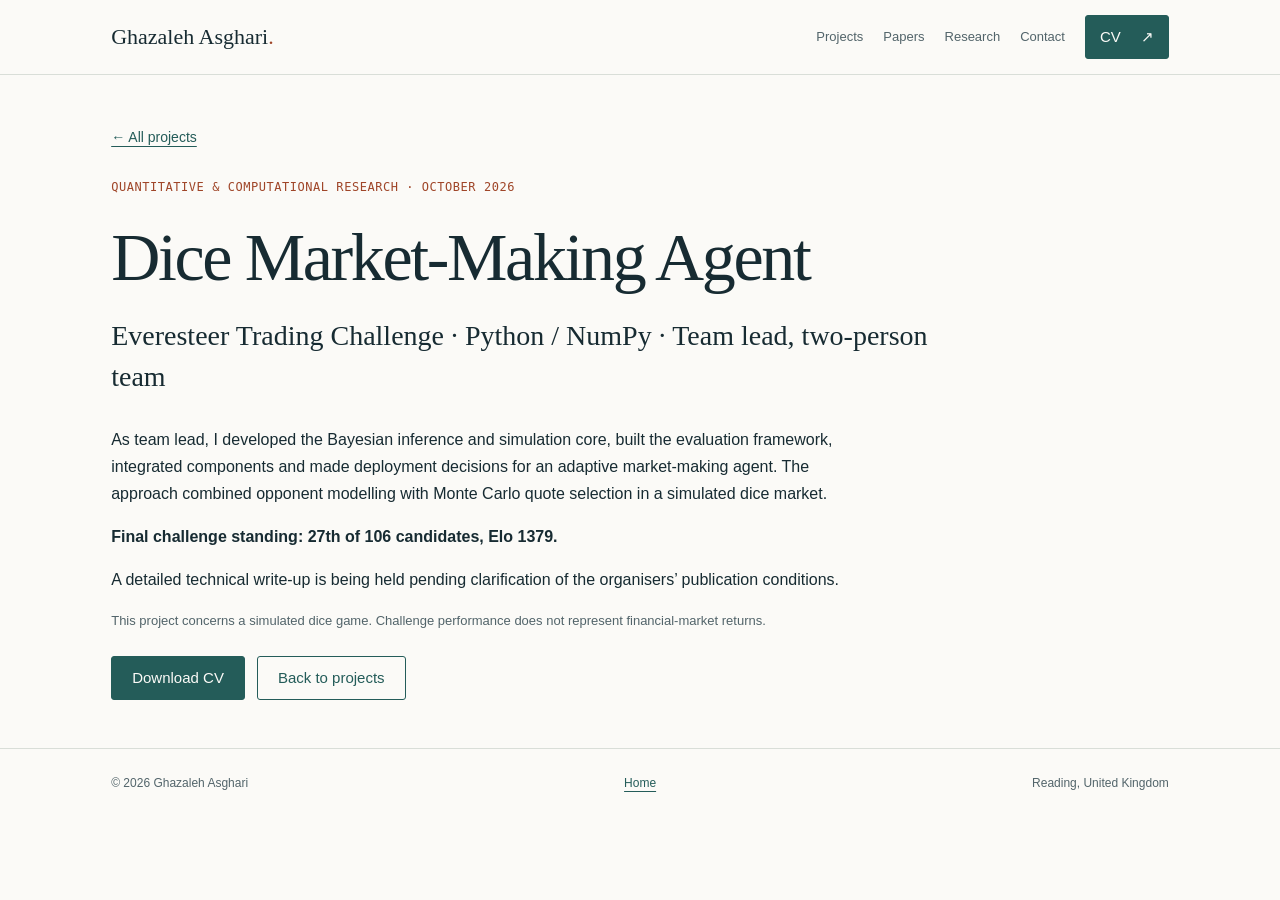
==== commit 73493095: "Align project and CV team leadership and final standing" ====
--- a/dice-market-making.html
+++ b/dice-market-making.html
@@ -27,10 +27,10 @@
     <a class="back-link" href="index.html#projects">← All projects</a>
     <p class="eyebrow">Quantitative &amp; computational research · October 2026</p>
     <h1>Dice Market-Making Agent</h1>
-    <p class="project-deck">Everesteer Trading Challenge · Python / NumPy · Two-person project</p>
+    <p class="project-deck">Everesteer Trading Challenge · Python / NumPy · Team lead, two-person team</p>
     <div class="project-prose">
-      <p>Developed the Bayesian inference and simulation core, built the evaluation framework, integrated components and made deployment decisions for an adaptive market-making agent. The approach combined opponent modelling with Monte Carlo quote selection in a simulated dice market.</p>
-      <p><strong>Final challenge standing: 27th, Elo 1379.</strong></p>
+      <p>As team lead, I developed the Bayesian inference and simulation core, built the evaluation framework, integrated components and made deployment decisions for an adaptive market-making agent. The approach combined opponent modelling with Monte Carlo quote selection in a simulated dice market.</p>
+      <p><strong>Final challenge standing: 27th of 106 candidates, Elo 1379.</strong></p>
       <p>A detailed technical write-up is being held pending clarification of the organisers’ publication conditions.</p>
     </div>
     <p class="project-caveat">This project concerns a simulated dice game. Challenge performance does not represent financial-market returns.</p>
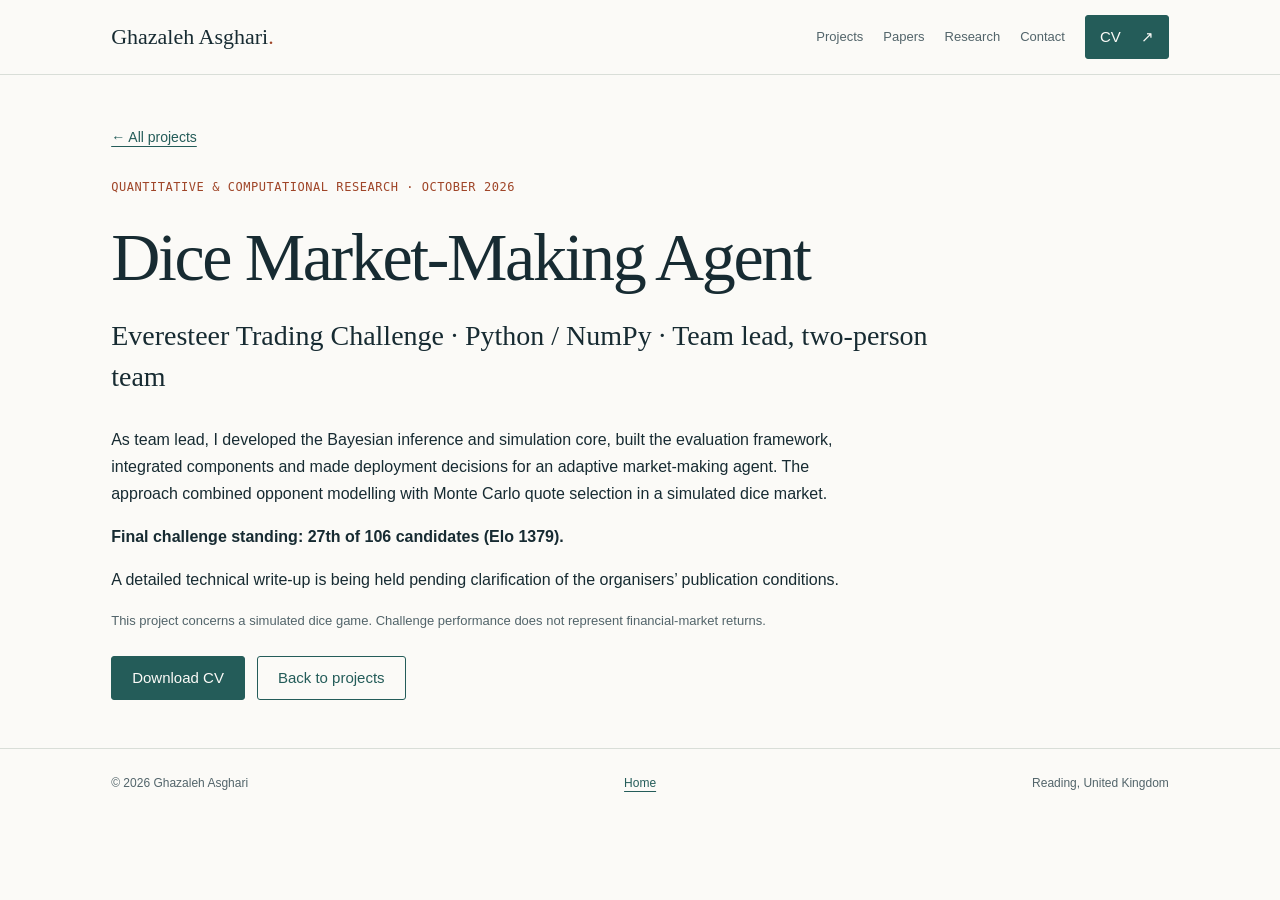
==== commit 994c3273: "Standardize brief project result wording" ====
--- a/dice-market-making.html
+++ b/dice-market-making.html
@@ -30,7 +30,7 @@
     <p class="project-deck">Everesteer Trading Challenge · Python / NumPy · Team lead, two-person team</p>
     <div class="project-prose">
       <p>As team lead, I developed the Bayesian inference and simulation core, built the evaluation framework, integrated components and made deployment decisions for an adaptive market-making agent. The approach combined opponent modelling with Monte Carlo quote selection in a simulated dice market.</p>
-      <p><strong>Final challenge standing: 27th of 106 candidates, Elo 1379.</strong></p>
+      <p><strong>Final challenge standing: 27th of 106 candidates (Elo 1379).</strong></p>
       <p>A detailed technical write-up is being held pending clarification of the organisers’ publication conditions.</p>
     </div>
     <p class="project-caveat">This project concerns a simulated dice game. Challenge performance does not represent financial-market returns.</p>
